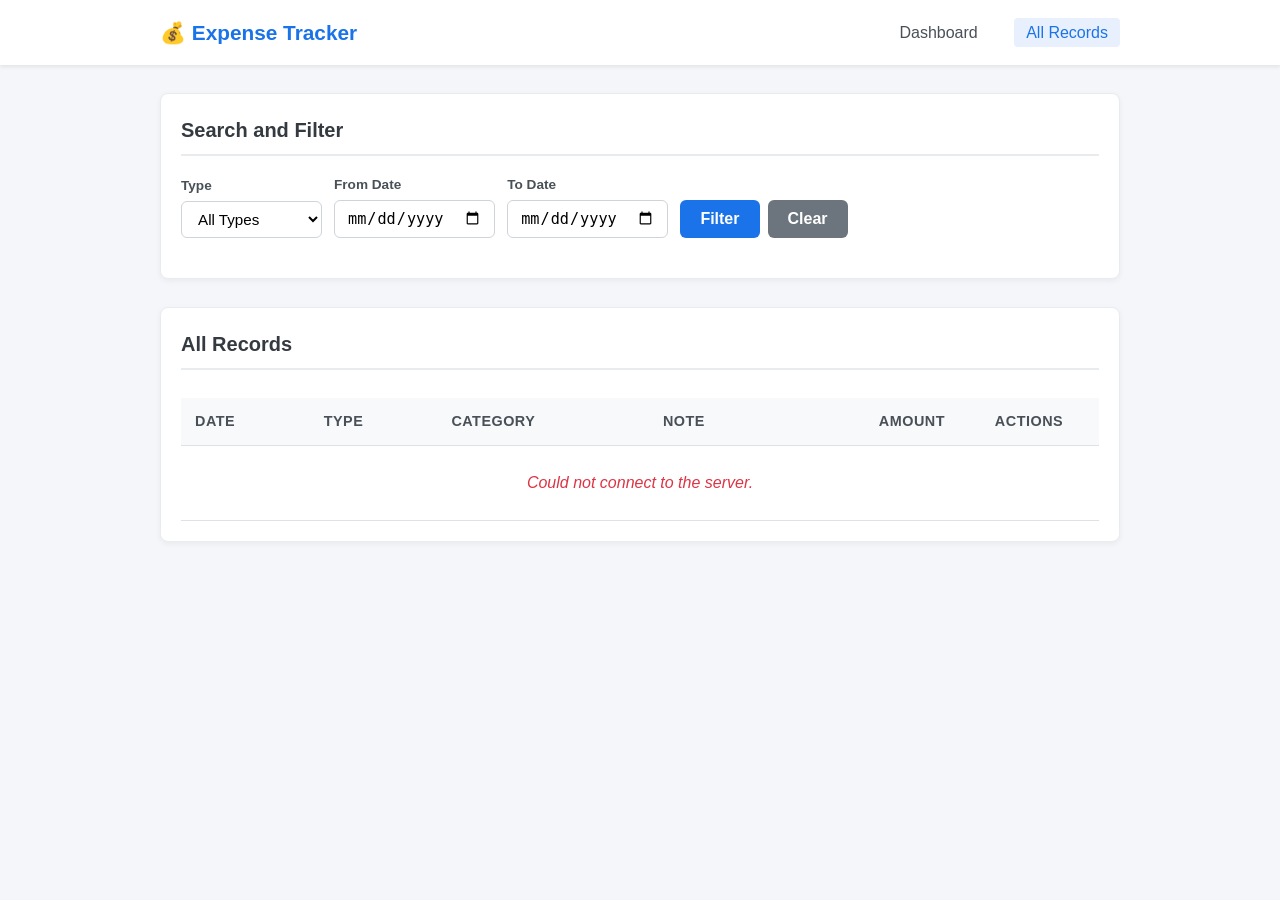
==== src/main/resources/static/records.html @ e24698dd "Complete Personal Expense Tracker v1.0" ====
<!DOCTYPE html>
<html lang="en">
<head>
    <meta charset="UTF-8">
    <meta name="viewport" content="width=device-width, initial-scale=1.0">
    <title>Personal Expense Tracker - All Records</title>
    <link rel="stylesheet" href="css/style.css">
</head>
<body>

    <!-- 1. Navigation Bar -->
    <nav class="navbar">
        <div class="container">
            <a href="index.html" class="brand">💰 Expense Tracker</a>
            <div class="nav-links">
                <a href="index.html">Dashboard</a>
                <a href="records.html" class="active">All Records</a>
            </div>
        </div>
    </nav>

    <div class="container">

        <!-- 2. Alert Notification (Success / Error) -->
        <div id="alert-box" class="alert"></div>

        <!-- 3. Search and Filter Bar Card -->
        <section class="card section-card">
            <h2>Search and Filter</h2>
            <form id="filter-form" class="filter-bar">
                <!-- Type Filter -->
                <div class="filter-group">
                    <label for="filter-type">Type</label>
                    <select id="filter-type">
                        <option value="ALL">All Types</option>
                        <option value="INCOME">Income Only</option>
                        <option value="EXPENSE">Expense Only</option>
                    </select>
                </div>

                <!-- Start Date -->
                <div class="filter-group">
                    <label for="filter-start-date">From Date</label>
                    <input type="date" id="filter-start-date">
                </div>

                <!-- End Date -->
                <div class="filter-group">
                    <label for="filter-end-date">To Date</label>
                    <input type="date" id="filter-end-date">
                </div>

                <!-- Action Buttons -->
                <div class="filter-group" style="display: flex; flex-direction: row; gap: 8px;">
                    <button type="submit" class="btn btn-primary">Filter</button>
                    <button type="button" id="clear-filters-btn" class="btn btn-secondary">Clear</button>
                </div>
            </form>
        </section>

        <!-- 4. All Records Table Card -->
        <section class="card section-card">
            <h2>All Records</h2>
            <div class="table-responsive">
                <table>
                    <thead>
                        <tr>
                            <th>Date</th>
                            <th>Type</th>
                            <th>Category</th>
                            <th>Note</th>
                            <th class="text-right">Amount</th>
                            <th style="width: 140px; text-align: center;">Actions</th>
                        </tr>
                    </thead>
                    <tbody id="all-records-body">
                        <!-- Populated by JavaScript -->
                        <tr>
                            <td colspan="6" class="empty-message">Loading records...</td>
                        </tr>
                    </tbody>
                </table>
            </div>
        </section>

    </div>

    <!-- 5. Edit Modal Dialog (hidden by default) -->
    <div id="edit-modal" class="modal-overlay">
        <div class="modal">
            <h2>Edit Record</h2>
            <form id="edit-form">
                <input type="hidden" id="edit-id">

                <div class="form-grid">
                    <div class="form-group">
                        <label for="edit-type">Type</label>
                        <select id="edit-type" required>
                            <option value="EXPENSE">Expense</option>
                            <option value="INCOME">Income</option>
                        </select>
                    </div>

                    <div class="form-group">
                        <label for="edit-amount">Amount (₹)</label>
                        <input type="number" id="edit-amount" step="0.01" min="0.01" required>
                    </div>

                    <div class="form-group full-width">
                        <label for="edit-category">Category</label>
                        <select id="edit-category" required></select>
                    </div>

                    <div class="form-group full-width">
                        <label for="edit-date">Date</label>
                        <input type="date" id="edit-date" required>
                    </div>

                    <div class="form-group full-width">
                        <label for="edit-note">Note</label>
                        <input type="text" id="edit-note">
                    </div>
                </div>

                <div class="modal-actions">
                    <button type="button" id="cancel-edit-btn" class="btn btn-secondary">Cancel</button>
                    <button type="submit" class="btn btn-primary">Update Record</button>
                </div>
            </form>
        </div>
    </div>

    <!-- JavaScript logic -->
    <script src="js/app.js"></script>
</body>
</html>
---- src/main/resources/static/css/style.css ----
/* ======================================================
   Personal Expense Tracker - Simple & Clean Styles
   ====================================================== */

/* 1. Global Reset & Box Sizing */
* {
    margin: 0;
    padding: 0;
    box-sizing: border-box;
}

body {
    font-family: -apple-system, BlinkMacSystemFont, "Segoe UI", Roboto, Oxygen, Ubuntu, Cantarell, "Helvetica Neue", sans-serif;
    background-color: #f4f6f9;
    color: #212529;
    line-height: 1.6;
    padding-bottom: 40px;
}

/* 2. Container to center content */
.container {
    max-width: 1000px;
    margin: 0 auto;
    padding: 0 20px;
}

/* 3. Navigation Bar */
.navbar {
    background-color: #ffffff;
    box-shadow: 0 2px 4px rgba(0, 0, 0, 0.08);
    padding: 16px 0;
    margin-bottom: 28px;
}

.navbar .container {
    display: flex;
    justify-content: space-between;
    align-items: center;
}

.navbar .brand {
    font-size: 1.3rem;
    font-weight: 700;
    color: #1a73e8;
    text-decoration: none;
}

.navbar .nav-links a {
    text-decoration: none;
    color: #495057;
    margin-left: 20px;
    font-weight: 500;
    padding: 6px 12px;
    border-radius: 4px;
    transition: background-color 0.2s, color 0.2s;
}

.navbar .nav-links a:hover,
.navbar .nav-links a.active {
    background-color: #e8f0fe;
    color: #1a73e8;
}

/* 4. Total Summary Cards */
.summary-grid {
    display: grid;
    grid-template-columns: repeat(3, 1fr);
    gap: 20px;
    margin-bottom: 28px;
}

.card {
    background: #ffffff;
    border-radius: 8px;
    padding: 20px;
    box-shadow: 0 2px 6px rgba(0, 0, 0, 0.05);
    border: 1px solid #e9ecef;
}

.summary-card h3 {
    font-size: 0.9rem;
    text-transform: uppercase;
    color: #6c757d;
    margin-bottom: 8px;
    letter-spacing: 0.5px;
}

.summary-card .amount {
    font-size: 1.8rem;
    font-weight: 700;
}

.amount.income {
    color: #198754; /* Green */
}

.amount.expense {
    color: #dc3545; /* Red */
}

.amount.balance {
    color: #0d6efd; /* Blue */
}

/* 5. Section Cards & Headers */
.section-card {
    margin-bottom: 28px;
}

.section-card h2 {
    font-size: 1.25rem;
    margin-bottom: 18px;
    color: #343a40;
    border-bottom: 2px solid #e9ecef;
    padding-bottom: 8px;
}

/* 6. Forms & Inputs */
.form-grid {
    display: grid;
    grid-template-columns: repeat(2, 1fr);
    gap: 16px;
}

.form-group {
    display: flex;
    flex-direction: column;
}

.form-group.full-width {
    grid-column: 1 / -1;
}

.form-group label {
    font-size: 0.9rem;
    font-weight: 600;
    margin-bottom: 6px;
    color: #495057;
}

.form-group input,
.form-group select {
    padding: 10px 12px;
    font-size: 1rem;
    border: 1px solid #ced4da;
    border-radius: 6px;
    background-color: #ffffff;
    outline: none;
    transition: border-color 0.15s ease-in-out;
}

.form-group input:focus,
.form-group select:focus {
    border-color: #1a73e8;
    box-shadow: 0 0 0 3px rgba(26, 115, 232, 0.2);
}

/* 7. Buttons */
.btn {
    display: inline-block;
    padding: 10px 20px;
    font-size: 1rem;
    font-weight: 600;
    border: none;
    border-radius: 6px;
    cursor: pointer;
    text-align: center;
    text-decoration: none;
    transition: background-color 0.2s, opacity 0.2s;
}

.btn-primary {
    background-color: #1a73e8;
    color: #ffffff;
}

.btn-primary:hover {
    background-color: #1557b0;
}

.btn-secondary {
    background-color: #6c757d;
    color: #ffffff;
}

.btn-secondary:hover {
    background-color: #5a6268;
}

.btn-danger {
    background-color: #dc3545;
    color: #ffffff;
    padding: 6px 12px;
    font-size: 0.85rem;
}

.btn-danger:hover {
    background-color: #bb2d3b;
}

.btn-edit {
    background-color: #ffc107;
    color: #000000;
    padding: 6px 12px;
    font-size: 0.85rem;
    margin-right: 6px;
}

.btn-edit:hover {
    background-color: #ffca2c;
}

.btn-full {
    width: 100%;
}

/* 8. Filter Bar */
.filter-bar {
    display: flex;
    flex-wrap: wrap;
    gap: 12px;
    align-items: flex-end;
    margin-bottom: 20px;
}

.filter-group {
    display: flex;
    flex-direction: column;
}

.filter-group label {
    font-size: 0.85rem;
    font-weight: 600;
    margin-bottom: 4px;
    color: #495057;
}

.filter-group input,
.filter-group select {
    padding: 8px 12px;
    font-size: 0.95rem;
    border: 1px solid #ced4da;
    border-radius: 6px;
    background-color: #ffffff;
}

/* 9. Data Tables */
.table-responsive {
    overflow-x: auto;
}

table {
    width: 100%;
    border-collapse: collapse;
    margin-top: 10px;
    background: #ffffff;
}

th, td {
    padding: 12px 14px;
    text-align: left;
    border-bottom: 1px solid #dee2e6;
}

th {
    background-color: #f8f9fa;
    color: #495057;
    font-weight: 600;
    font-size: 0.9rem;
    text-transform: uppercase;
    letter-spacing: 0.5px;
}

tr:hover {
    background-color: #f8f9fa;
}

.badge {
    display: inline-block;
    padding: 4px 8px;
    border-radius: 4px;
    font-size: 0.8rem;
    font-weight: 600;
    text-align: center;
}

.badge-income {
    background-color: #d1e7dd;
    color: #0f5132;
}

.badge-expense {
    background-color: #f8d7da;
    color: #842029;
}

.text-right {
    text-align: right;
}

.empty-message {
    text-align: center;
    color: #6c757d;
    padding: 24px;
    font-style: italic;
}

/* 10. Alert Notification Messages */
.alert {
    padding: 12px 16px;
    border-radius: 6px;
    margin-bottom: 20px;
    display: none; /* hidden until shown by JS */
}

.alert-success {
    background-color: #d1e7dd;
    color: #0f5132;
    border: 1px solid #badbcc;
}

.alert-error {
    background-color: #f8d7da;
    color: #842029;
    border: 1px solid #f5c2c7;
}

/* 11. Modal Dialog for Editing */
.modal-overlay {
    display: none;
    position: fixed;
    top: 0;
    left: 0;
    width: 100%;
    height: 100%;
    background-color: rgba(0, 0, 0, 0.5);
    justify-content: center;
    align-items: center;
    z-index: 1000;
}

.modal {
    background: #ffffff;
    border-radius: 8px;
    width: 90%;
    max-width: 500px;
    padding: 24px;
    box-shadow: 0 4px 16px rgba(0, 0, 0, 0.2);
}

.modal h2 {
    margin-bottom: 16px;
}

.modal-actions {
    display: flex;
    justify-content: flex-end;
    gap: 10px;
    margin-top: 20px;
}

/* 12. Responsive Design for Mobile Devices */
@media (max-width: 768px) {
    .summary-grid {
        grid-template-columns: 1fr;
    }

    .form-grid {
        grid-template-columns: 1fr;
    }

    .filter-bar {
        flex-direction: column;
        align-items: stretch;
    }

    .navbar .container {
        flex-direction: column;
        gap: 10px;
    }

    .navbar .nav-links a {
        margin-left: 8px;
        margin-right: 8px;
    }
}
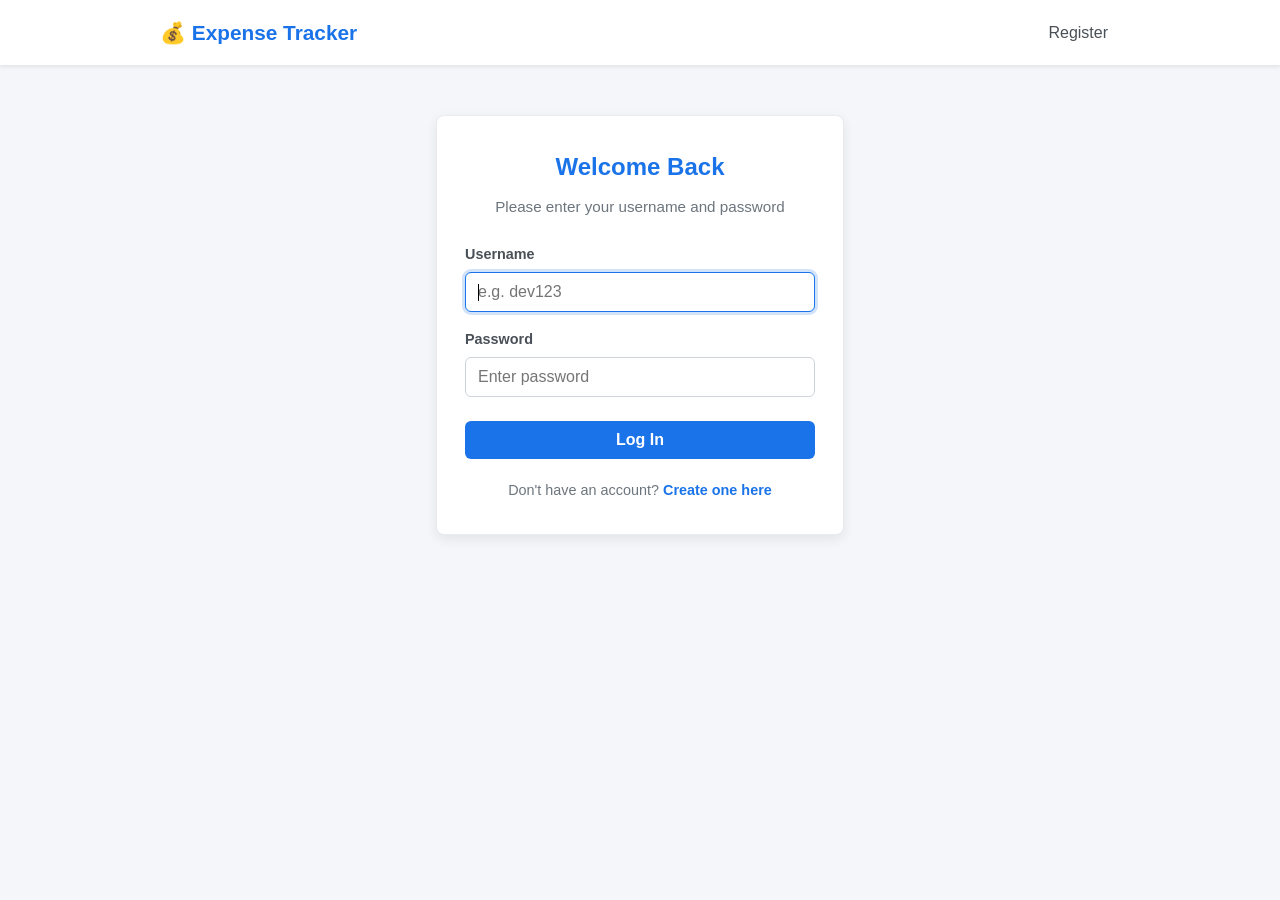
==== commit 8a7f431e: "Add multi-user login and registration with session authentication" ====
--- a/src/main/resources/static/records.html
+++ b/src/main/resources/static/records.html
@@ -12,9 +12,11 @@
     <nav class="navbar">
         <div class="container">
             <a href="index.html" class="brand">💰 Expense Tracker</a>
-            <div class="nav-links">
+            <div class="nav-links" style="display: flex; align-items: center; gap: 8px;">
                 <a href="index.html">Dashboard</a>
                 <a href="records.html" class="active">All Records</a>
+                <span id="user-greeting" style="font-weight: 600; color: #495057; margin-left: 10px;"></span>
+                <button type="button" id="logout-btn" class="btn btn-secondary btn-sm" style="margin-left: 6px;">Logout</button>
             </div>
         </div>
     </nav>
@@ -89,6 +91,7 @@
     <div id="edit-modal" class="modal-overlay">
         <div class="modal">
             <h2>Edit Record</h2>
+            <div id="modal-alert-box" class="alert"></div>
             <form id="edit-form">
                 <input type="hidden" id="edit-id">
 
--- a/src/main/resources/static/css/style.css
+++ b/src/main/resources/static/css/style.css
@@ -1,7 +1,3 @@
-/* ======================================================
-   Personal Expense Tracker - Simple & Clean Styles
-   ====================================================== */
-
 /* 1. Global Reset & Box Sizing */
 * {
     margin: 0;
@@ -384,3 +380,60 @@
         margin-right: 8px;
     }
 }
+
+
+/* 13. Auth Pages Styling */
+.auth-container {
+    max-width: 440px;
+    margin: 50px auto 0 auto;
+    padding: 0 16px;
+}
+
+.auth-card {
+    background: #ffffff;
+    border-radius: 8px;
+    padding: 32px 28px;
+    box-shadow: 0 4px 12px rgba(0, 0, 0, 0.08);
+    border: 1px solid #e9ecef;
+}
+
+.auth-card h2 {
+    margin-bottom: 8px;
+    color: #1a73e8;
+    text-align: center;
+}
+
+.auth-card p.subtitle {
+    text-align: center;
+    color: #6c757d;
+    margin-bottom: 24px;
+    font-size: 0.95rem;
+}
+
+.auth-footer {
+    text-align: center;
+    margin-top: 20px;
+    font-size: 0.9rem;
+    color: #6c757d;
+}
+
+.auth-footer a {
+    color: #1a73e8;
+    text-decoration: none;
+    font-weight: 600;
+}
+
+.auth-footer a:hover {
+    text-decoration: underline;
+}
+
+.btn-sm {
+    padding: 6px 14px;
+    font-size: 0.85rem;
+}
+
+.user-nav-box {
+    display: flex;
+    align-items: center;
+    gap: 12px;
+}
